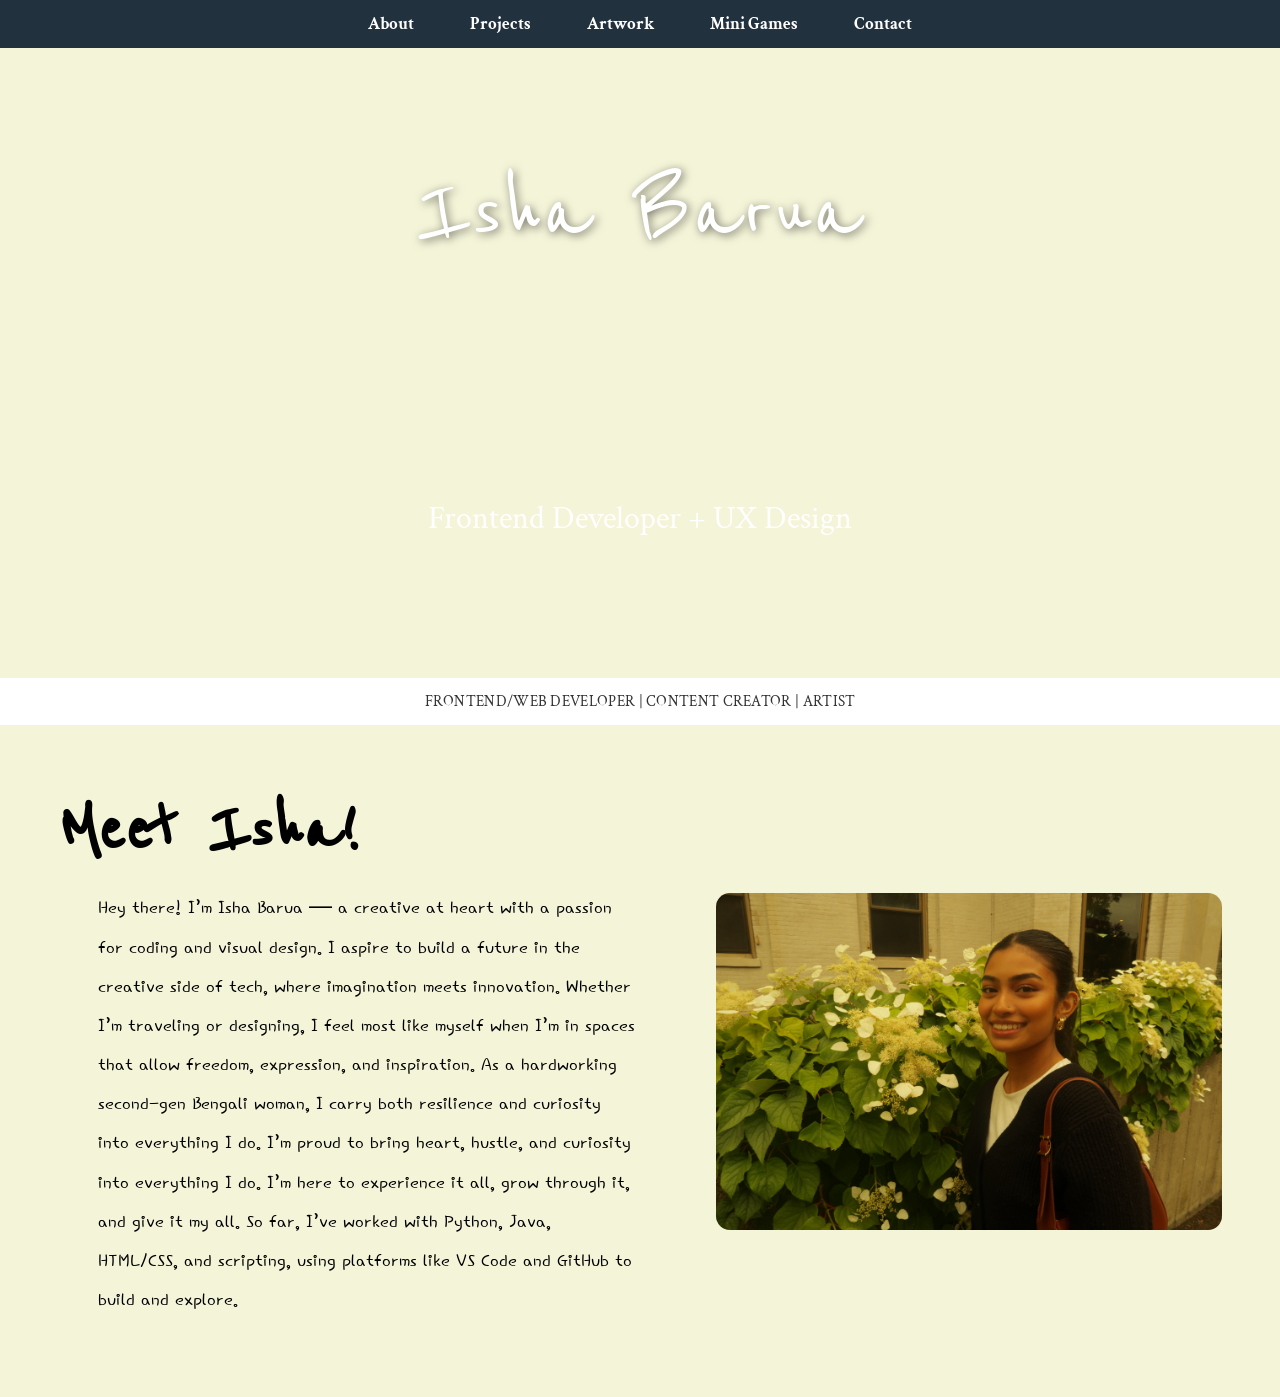
==== index.html @ 71491d28 "Update index.html" ====
<!DOCTYPE html>
<html lang="en">
  <head>
    <meta charset="UTF-8" />
    <meta name="viewport" content="width=device-width, initial-scale=1.0" />
    <title>Meet Isha!</title>
    <link rel="preconnect" href="https://fonts.googleapis.com" />
    <link rel="preconnect" href="https://fonts.gstatic.com" crossorigin />
    <link
      href="https://fonts.googleapis.com/css2?family=Reenie+Beanie&family=Satisfy&family=Hi+Melody&family=Crimson+Text:wght@400;600;700&display=swap"
      rel="stylesheet"
    />

    <link href="page.css" rel="stylesheet" />
  </head>

  <body>
    <main>
      <header class="top-bar">
        <nav class="nav-links" aria-label="Primary">
          <ul>
            <li><a href="mypage.html">About</a></li>
            <li><a href="Projects.html">Projects</a></li>
            <li><a href="Artwork.html">Artwork</a></li>
            <li><a href="minigames.html">Mini Games</a></li>
            <li><a href="contact.html">Contact</a></li>
          </ul>
        </nav>

        <nav class="mobile-nav" aria-label="Mobile">
          <button
            class="hamburger-icon"
            type="button"
            onclick="toggleMenu()"
            aria-label="Open menu"
          >
            <span></span>
            <span></span>
            <span></span>
          </button>

          <ul class="menu-links" id="mobileMenu">
            <li><a href="mypage.html" onclick="toggleMenu()">About</a></li>
            <li><a href="Projects.html" onclick="toggleMenu()">Projects</a></li>
            <li><a href="Artwork.html" onclick="toggleMenu()">Artwork</a></li>
            <li>
              <a href="minigames.html" onclick="toggleMenu()">Mini Games</a>
            </li>
            <li><a href="contact.html" onclick="toggleMenu()">Contact</a></li>
          </ul>
        </nav>
      </header>

      <section class="video-strip">
        <video autoplay muted loop playsinline>
          <source src="shortclip.mp4" type="video/mp4" />
          Your browser does not support the video tag.
        </video>

        <div class="hero-text">
          <h1 class="overlay-title">Isha Barua</h1>
          <h2 class="overlay-subtitle">Frontend Developer + UX Design</h2>
        </div>
      </section>

      <div class="bottom-bar">
        <span class="highlight-text"></span>
        <span class="sub-text"
          >FRONTEND/WEB DEVELOPER | CONTENT CREATOR | ARTIST</span
        >
      </div>

      <section class="about-section">
        <div class="about-me-text slide-left">
          <h1>Meet Isha!</h1>
          <blockquote>
            <p>
              Hey there! I’m Isha Barua — a creative at heart with a passion for
              coding and visual design. I aspire to build a future in the
              creative side of tech, where imagination meets innovation. Whether
              I’m traveling or designing, I feel most like myself when I’m in
              spaces that allow freedom, expression, and inspiration. As a
              hardworking second-gen Bengali woman, I carry both resilience and
              curiosity into everything I do. I’m proud to bring heart, hustle,
              and curiosity into everything I do. I’m here to experience it all,
              grow through it, and give it my all. So far, I’ve worked with
              Python, Java, HTML/CSS, and scripting, using platforms like VS
              Code and GitHub to build and explore.
            </p>
          </blockquote>
        </div>

        <div class="about-me-image slide-right">
          <img src="img.JPG" alt="Isha Barua" />
        </div>
      </section>
    </main>

    <script>
      if (typeof window.toggleMenu !== "function") {
        window.toggleMenu = function () {
          const menu = document.getElementById("mobileMenu");
          if (!menu) return;
          menu.classList.toggle("open");
        };
      }
    </script>
  </body>
</html>
---- page.css ----
*,
*::before,
*::after {
  box-sizing: border-box;
}

html,
body {
  width: 100%;
  margin: 0;
  padding: 0;
}

img,
video {
  max-width: 100%;
  height: auto;
  display: block;
}

body {
  background-color: rgb(244, 244, 217);
  font-family: "Crimson Text", serif;
}

main {
  width: 100%;
}


.top-bar {
  background-color: rgb(33, 49, 61);
  color: white;
  width: 100%;
  display: flex;
  align-items: center;
  justify-content: center;
  padding: 0.8rem 1.25rem;
  position: sticky;
  top: 0;
  z-index: 50;
}

.nav-links ul {
  list-style: none;
  display: flex;
  gap: 3.5rem;
  margin: 0;
  padding: 0;
  align-items: center;
  justify-content: center;
}

.nav-links a {
  color: white;
  text-decoration: none;
  font-size: 1.05rem;
  font-weight: 700;
  transition: color 0.2s ease;
}

.nav-links a:hover {
  color: #e9ca76;
}

.mobile-nav {
  display: none;
  margin-left: auto;
  position: relative;
}

.hamburger-icon {
  appearance: none;
  border: none;
  background: transparent;
  padding: 6px;
  cursor: pointer;

  width: 38px;
  height: 34px;

  display: flex;
  flex-direction: column;
  justify-content: center;
  gap: 6px;
}

.hamburger-icon span {
  height: 3px;
  width: 100%;
  background: white;
  border-radius: 999px;
}

.menu-links {
  display: none;
  position: absolute;
  right: 0;
  top: calc(100% + 10px);

  list-style: none;
  margin: 0;
  padding: 12px;

  min-width: 220px;
  background: rgba(33, 49, 61, 0.96);
  border: 1px solid rgba(255, 255, 255, 0.15);
  border-radius: 14px;
}

.menu-links.open {
  display: block;
}

.menu-links li {
  margin: 0;
}

.menu-links a {
  display: block;
  padding: 10px 12px;
  border-radius: 10px;
  color: white;
  text-decoration: none;
  font-weight: 700;
}

.menu-links a:hover {
  background: rgba(255, 255, 255, 0.12);
  color: #e9ca76;
}


.video-strip {
  position: relative;
  width: 100%;
  height: 70vh;
  overflow: hidden;
}

.video-strip video {
  width: 100%;
  height: 100%;
  object-fit: cover;
}

.hero-text {
  position: absolute;
  inset: 0;
  display: grid;
  place-items: center;
  text-align: center;
  color: white;
  padding: 0 16px;
}

.overlay-title {
  font-family: "Reenie Beanie", cursive;
  font-weight: 400;
  font-size: clamp(3rem, 8vw, 7.5rem);
  line-height: 1;
  margin: 0;
  text-shadow: 2px 2px 10px rgba(0, 0, 0, 0.55);
}

.overlay-subtitle {
  font-family: "Crimson Text", serif;
  font-size: clamp(1.1rem, 2.6vw, 2rem);
  font-weight: 400;
  margin-top: 12px;
  animation: slideUp 1.4s ease-out forwards;
  opacity: 0;
}

@keyframes slideUp {
  from {
    transform: translateY(18px);
    opacity: 0;
  }
  to {
    transform: translateY(0);
    opacity: 1;
  }
}


.bottom-bar {
  background-color: white;
  padding: 0.9rem 1.25rem;
  display: flex;
  align-items: center;
  justify-content: center;
  text-align: center;
}

.sub-text {
  font-size: 0.95rem;
  letter-spacing: 0.02em;
  color: #333;
}


.about-section {
  width: min(1200px, 100%);
  margin: 0 auto;
  padding: 60px 18px;

  display: grid;
  grid-template-columns: 1.1fr 0.9fr;
  gap: 40px;
  align-items: center;
}

.about-me-text h1 {
  font-family: "Reenie Beanie", cursive;
  font-size: clamp(2.8rem, 6vw, 5.5rem);
  margin: 0 0 16px 0;
}

.about-me-text p {
  font-family: "Hi Melody", sans-serif;
  font-size: clamp(1.15rem, 1.8vw, 1.45rem);
  line-height: 1.7;
  margin: 0;
}

.about-me-image img {
  width: 100%;
  max-width: 520px;
  height: auto;
  border-radius: 14px;
  object-fit: cover;
  margin-left: auto;
  margin-right: auto;
}

.about-me-image {
  transition: transform 0.6s ease;
}
.about-me-image:hover {
  transform: rotateY(360deg);
}


@keyframes slideInLeft {
  from {
    transform: translateX(-30px);
    opacity: 0;
  }
  to {
    transform: translateX(0);
    opacity: 1;
  }
}

@keyframes slideInRight {
  from {
    transform: translateX(30px);
    opacity: 0;
  }
  to {
    transform: translateX(0);
    opacity: 1;
  }
}

.slide-left {
  animation: slideInLeft 0.9s ease-out forwards;
}

.slide-right {
  animation: slideInRight 0.9s ease-out forwards;
}


@media (max-width: 900px) {
  .nav-links {
    display: none;
  }
  .mobile-nav {
    display: block;
    margin-left: auto;
  }
  .top-bar {
    justify-content: flex-end;
  }

  .video-strip {
    height: 75vh;
  }

  .about-section {
    grid-template-columns: 1fr;
    gap: 26px;
    padding: 44px 16px;
  }

  .about-me-image:hover {
    transform: none;
  }
}

@media (max-width: 500px) {
  .bottom-bar {
    padding: 0.8rem 1rem;
  }
  .sub-text {
    font-size: 0.9rem;
  }
}
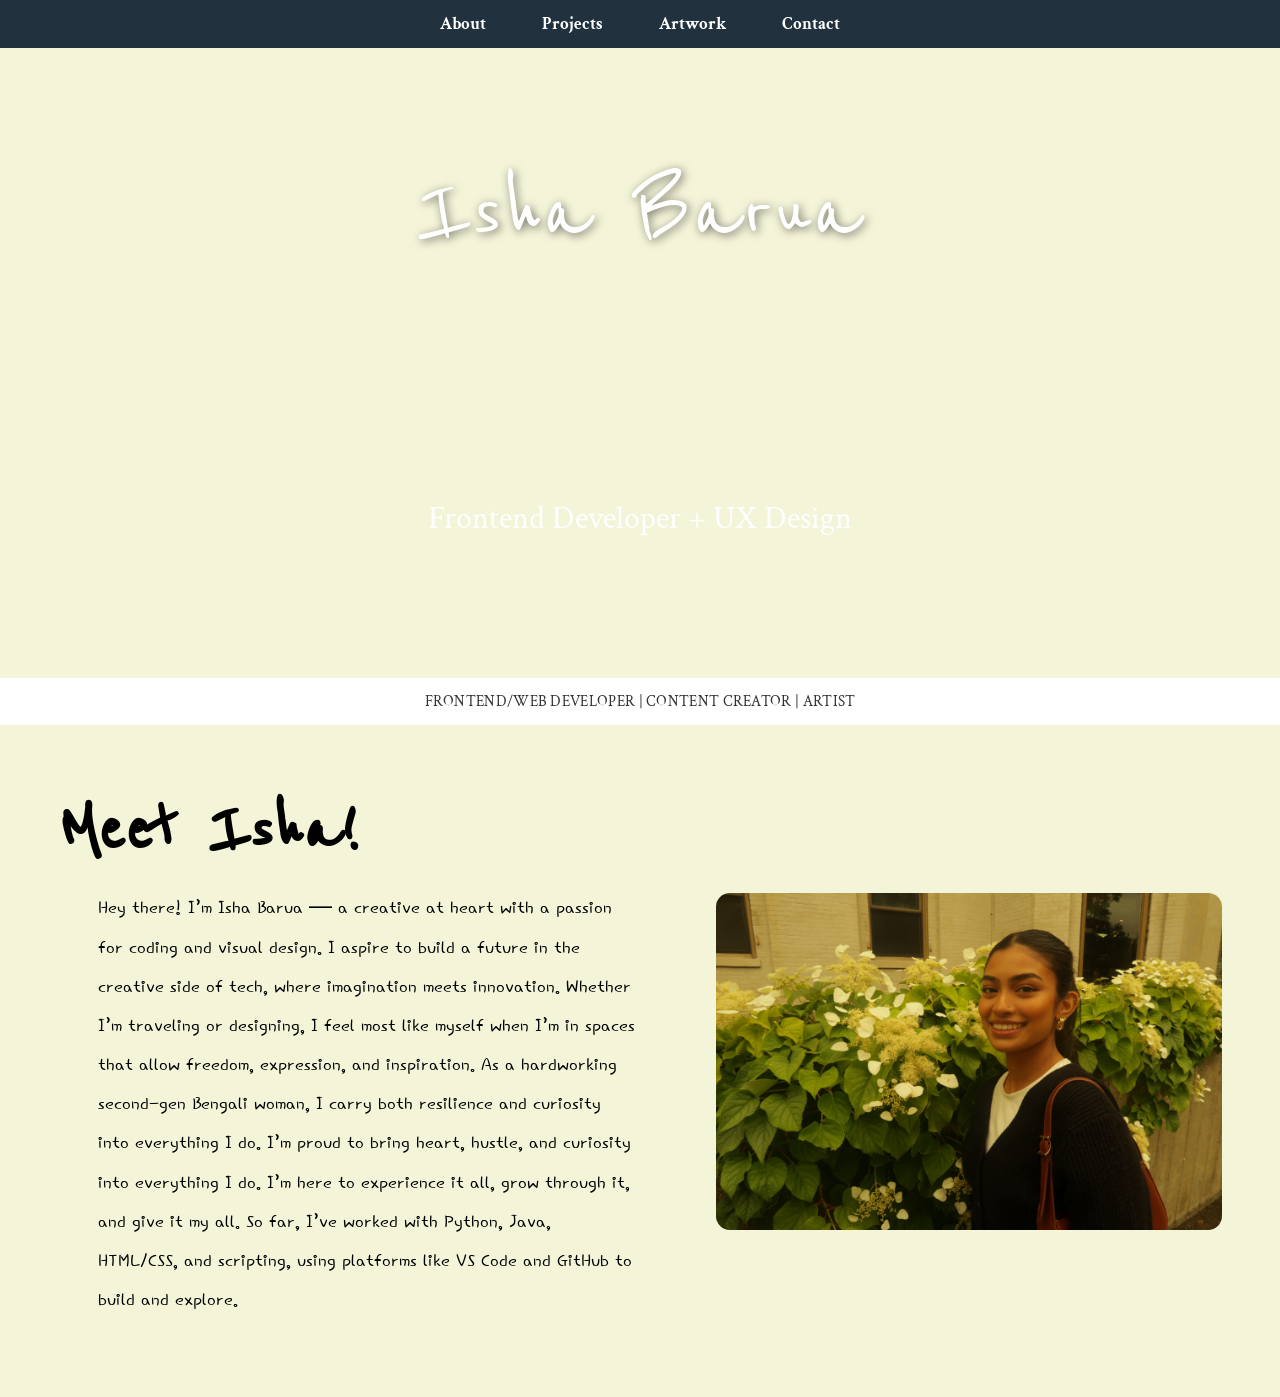
==== commit d1bc6db6: "Update index.html" ====
--- a/index.html
+++ b/index.html
@@ -19,10 +19,9 @@
       <header class="top-bar">
         <nav class="nav-links" aria-label="Primary">
           <ul>
-            <li><a href="mypage.html">About</a></li>
+            <li><a href="index.html">About</a></li>
             <li><a href="Projects.html">Projects</a></li>
             <li><a href="Artwork.html">Artwork</a></li>
-            <li><a href="minigames.html">Mini Games</a></li>
             <li><a href="contact.html">Contact</a></li>
           </ul>
         </nav>
@@ -40,13 +39,10 @@
           </button>
 
           <ul class="menu-links" id="mobileMenu">
-            <li><a href="mypage.html" onclick="toggleMenu()">About</a></li>
-            <li><a href="Projects.html" onclick="toggleMenu()">Projects</a></li>
-            <li><a href="Artwork.html" onclick="toggleMenu()">Artwork</a></li>
-            <li>
-              <a href="minigames.html" onclick="toggleMenu()">Mini Games</a>
-            </li>
-            <li><a href="contact.html" onclick="toggleMenu()">Contact</a></li>
+            <li><a href="./index.html" onclick="toggleMenu()">About</a></li>
+            <li><a href="./Projects.html" onclick="toggleMenu()">Projects</a></li>
+            <li><a href="./Artwork.html" onclick="toggleMenu()">Artwork</a></li>
+            <li><a href="./contact.html" onclick="toggleMenu()">Contact</a></li>
           </ul>
         </nav>
       </header>
--- a/page.css
+++ b/page.css
@@ -230,16 +230,14 @@
   height: auto;
   border-radius: 14px;
   object-fit: cover;
-  margin-left: auto;
-  margin-right: auto;
-}
-
-.about-me-image {
+
   transition: transform 0.6s ease;
 }
-.about-me-image:hover {
+
+.about-me-image img:hover {
   transform: rotateY(360deg);
 }
+
 
 
 @keyframes slideInLeft {
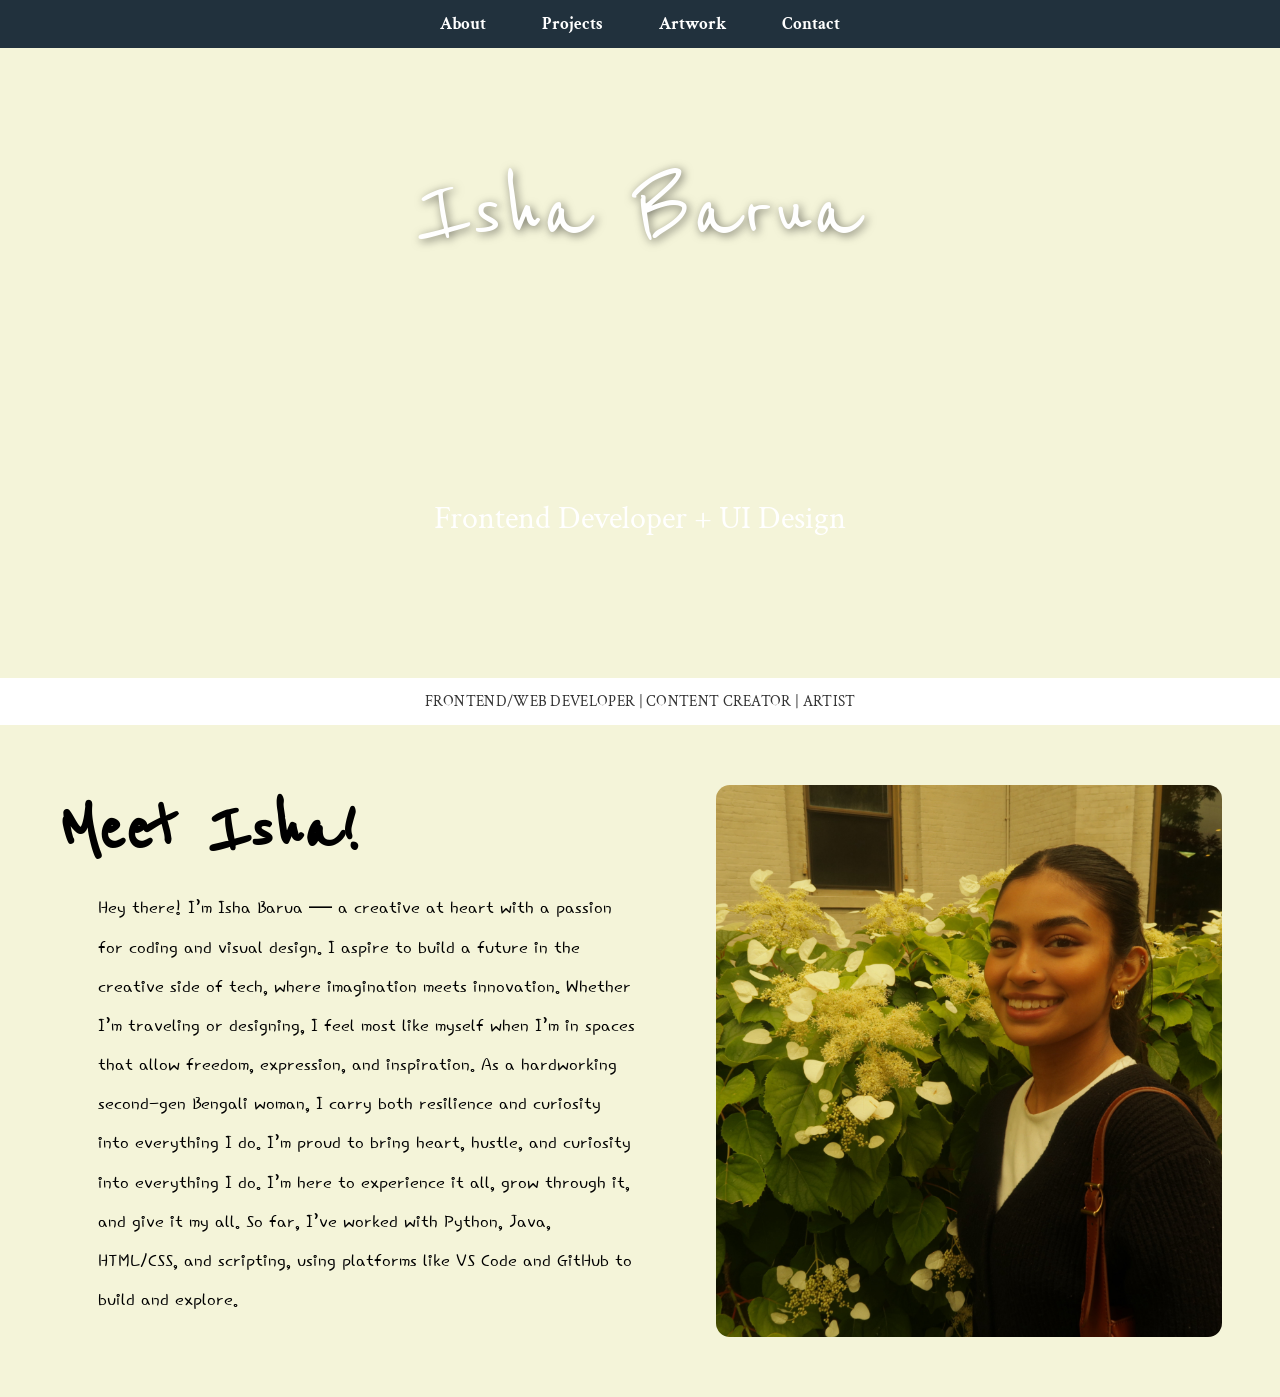
==== commit 71bb6ff4: "Update index.html" ====
--- a/index.html
+++ b/index.html
@@ -55,7 +55,7 @@
 
         <div class="hero-text">
           <h1 class="overlay-title">Isha Barua</h1>
-          <h2 class="overlay-subtitle">Frontend Developer + UX Design</h2>
+          <h2 class="overlay-subtitle">Frontend Developer + UI Design</h2>
         </div>
       </section>
 
--- a/page.css
+++ b/page.css
@@ -224,15 +224,24 @@
   margin: 0;
 }
 
+.about-me-image {
+  height: 100%;
+  display: flex;
+  align-items: stretch;
+}
+
 .about-me-image img {
   width: 100%;
   max-width: 520px;
-  height: auto;
+  height: 100%;
+  min-height: 520px;   /* makes it taller */
+  object-fit: cover;
   border-radius: 14px;
-  object-fit: cover;
-
-  transition: transform 0.6s ease;
-}
+  margin-left: auto;
+  margin-right: auto;
+}
+
+
 
 .about-me-image img:hover {
   transform: rotateY(360deg);
@@ -306,5 +315,16 @@
     font-size: 0.9rem;
   }
 }
-
-
+@media (max-width: 900px) {
+  .about-me-image img {
+    min-height: 420px;
+  }
+}
+
+@media (max-width: 500px) {
+  .about-me-image img {
+    min-height: 340px;
+  }
+}
+
+
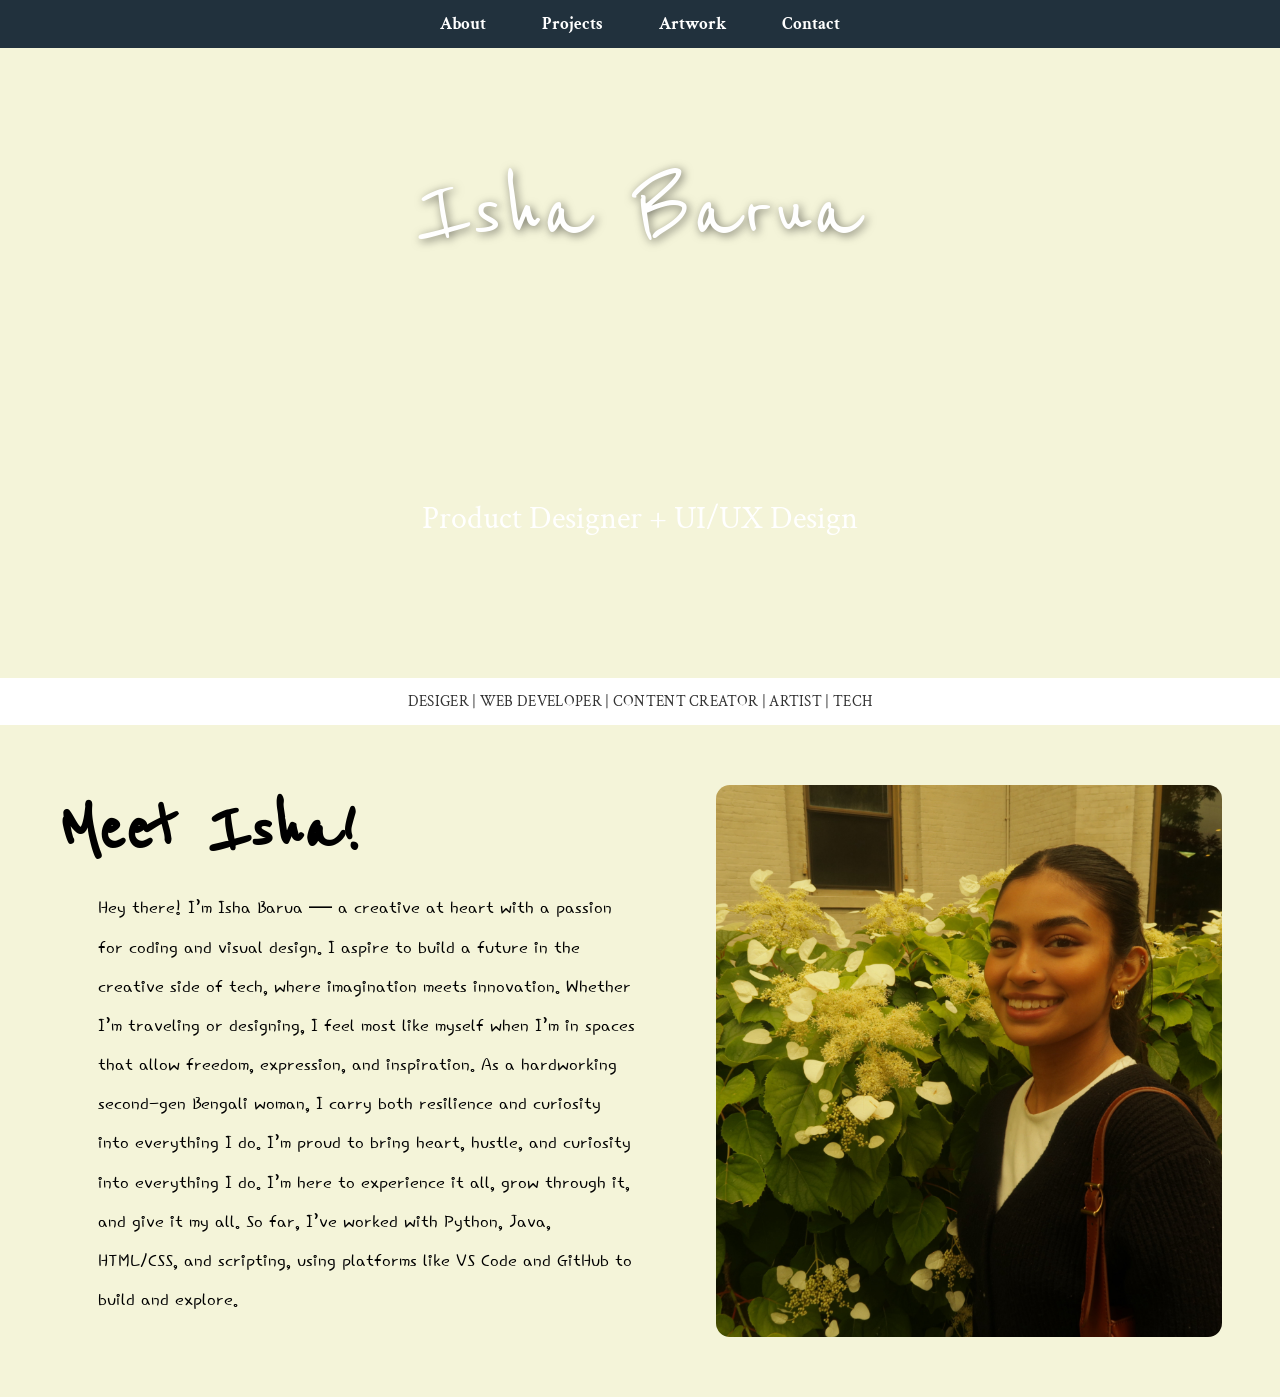
==== commit 1c6652cc: "Update index.html" ====
--- a/index.html
+++ b/index.html
@@ -55,14 +55,14 @@
 
         <div class="hero-text">
           <h1 class="overlay-title">Isha Barua</h1>
-          <h2 class="overlay-subtitle">Frontend Developer + UI Design</h2>
+          <h2 class="overlay-subtitle">Product Designer + UI/UX Design</h2>
         </div>
       </section>
 
       <div class="bottom-bar">
         <span class="highlight-text"></span>
         <span class="sub-text"
-          >FRONTEND/WEB DEVELOPER | CONTENT CREATOR | ARTIST</span
+          >DESIGER | WEB DEVELOPER | CONTENT CREATOR | ARTIST | TECH </span
         >
       </div>
 
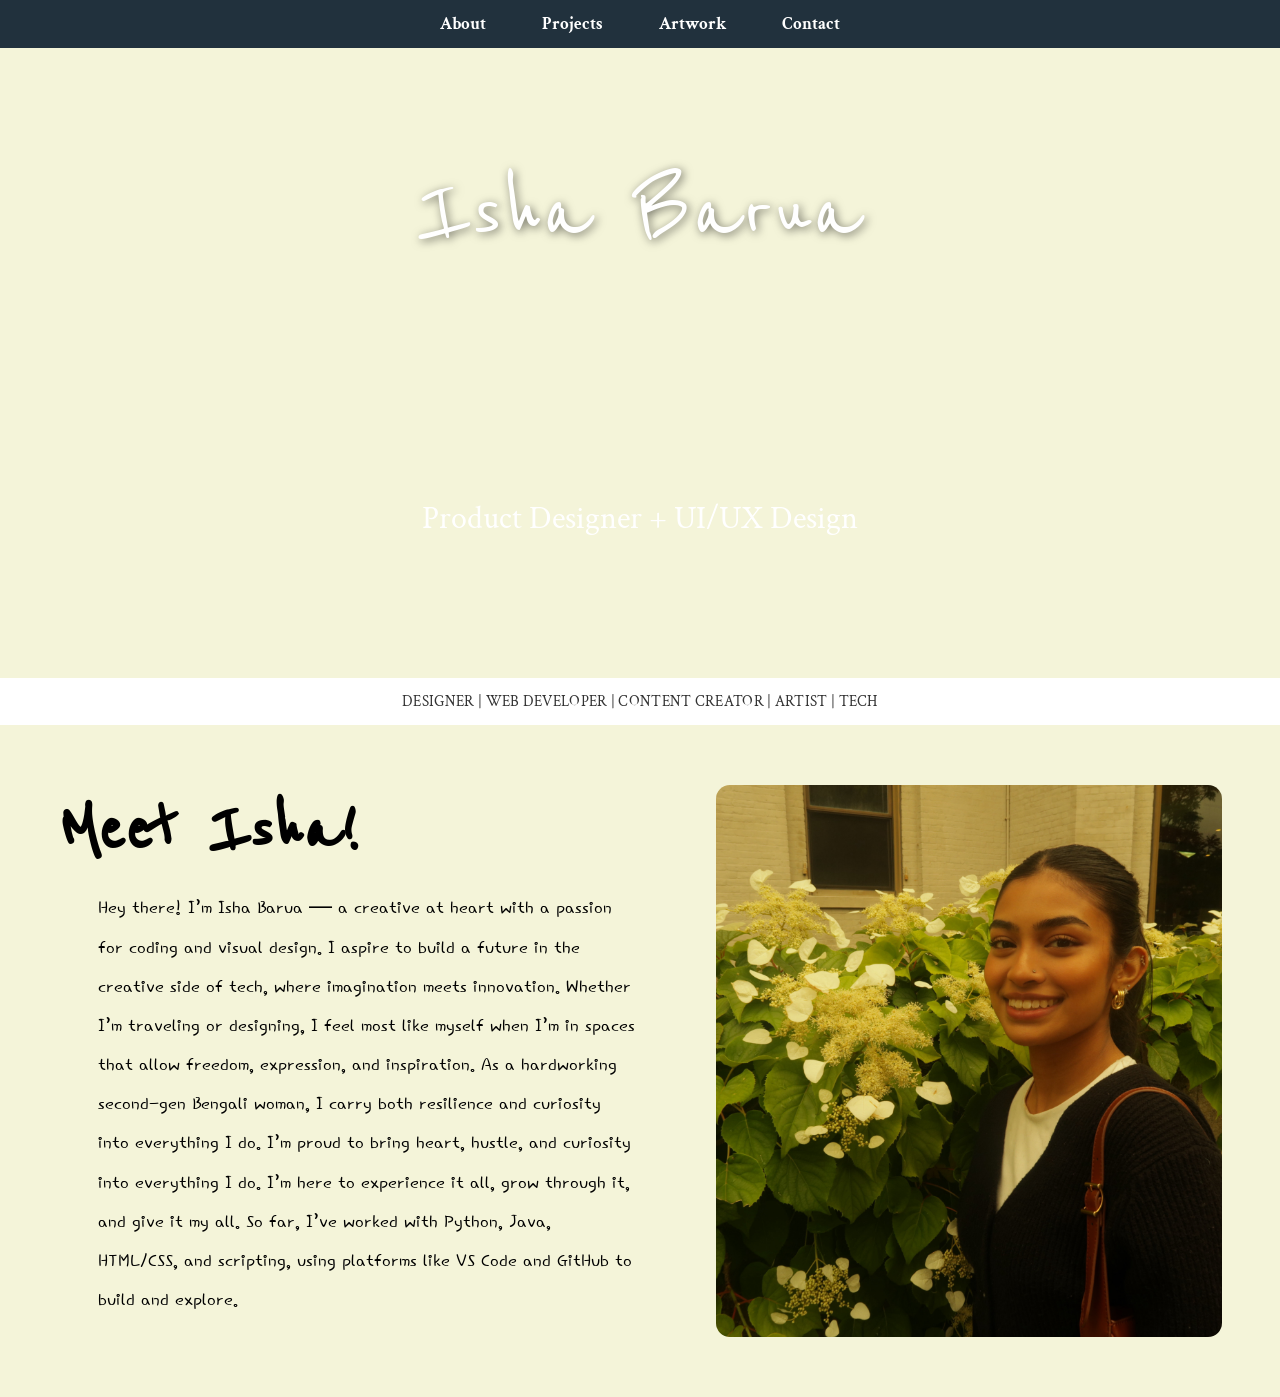
==== commit 0318563e: "Update index.html" ====
--- a/index.html
+++ b/index.html
@@ -62,7 +62,7 @@
       <div class="bottom-bar">
         <span class="highlight-text"></span>
         <span class="sub-text"
-          >DESIGER | WEB DEVELOPER | CONTENT CREATOR | ARTIST | TECH </span
+          >DESIGNER | WEB DEVELOPER | CONTENT CREATOR | ARTIST | TECH </span
         >
       </div>
 
